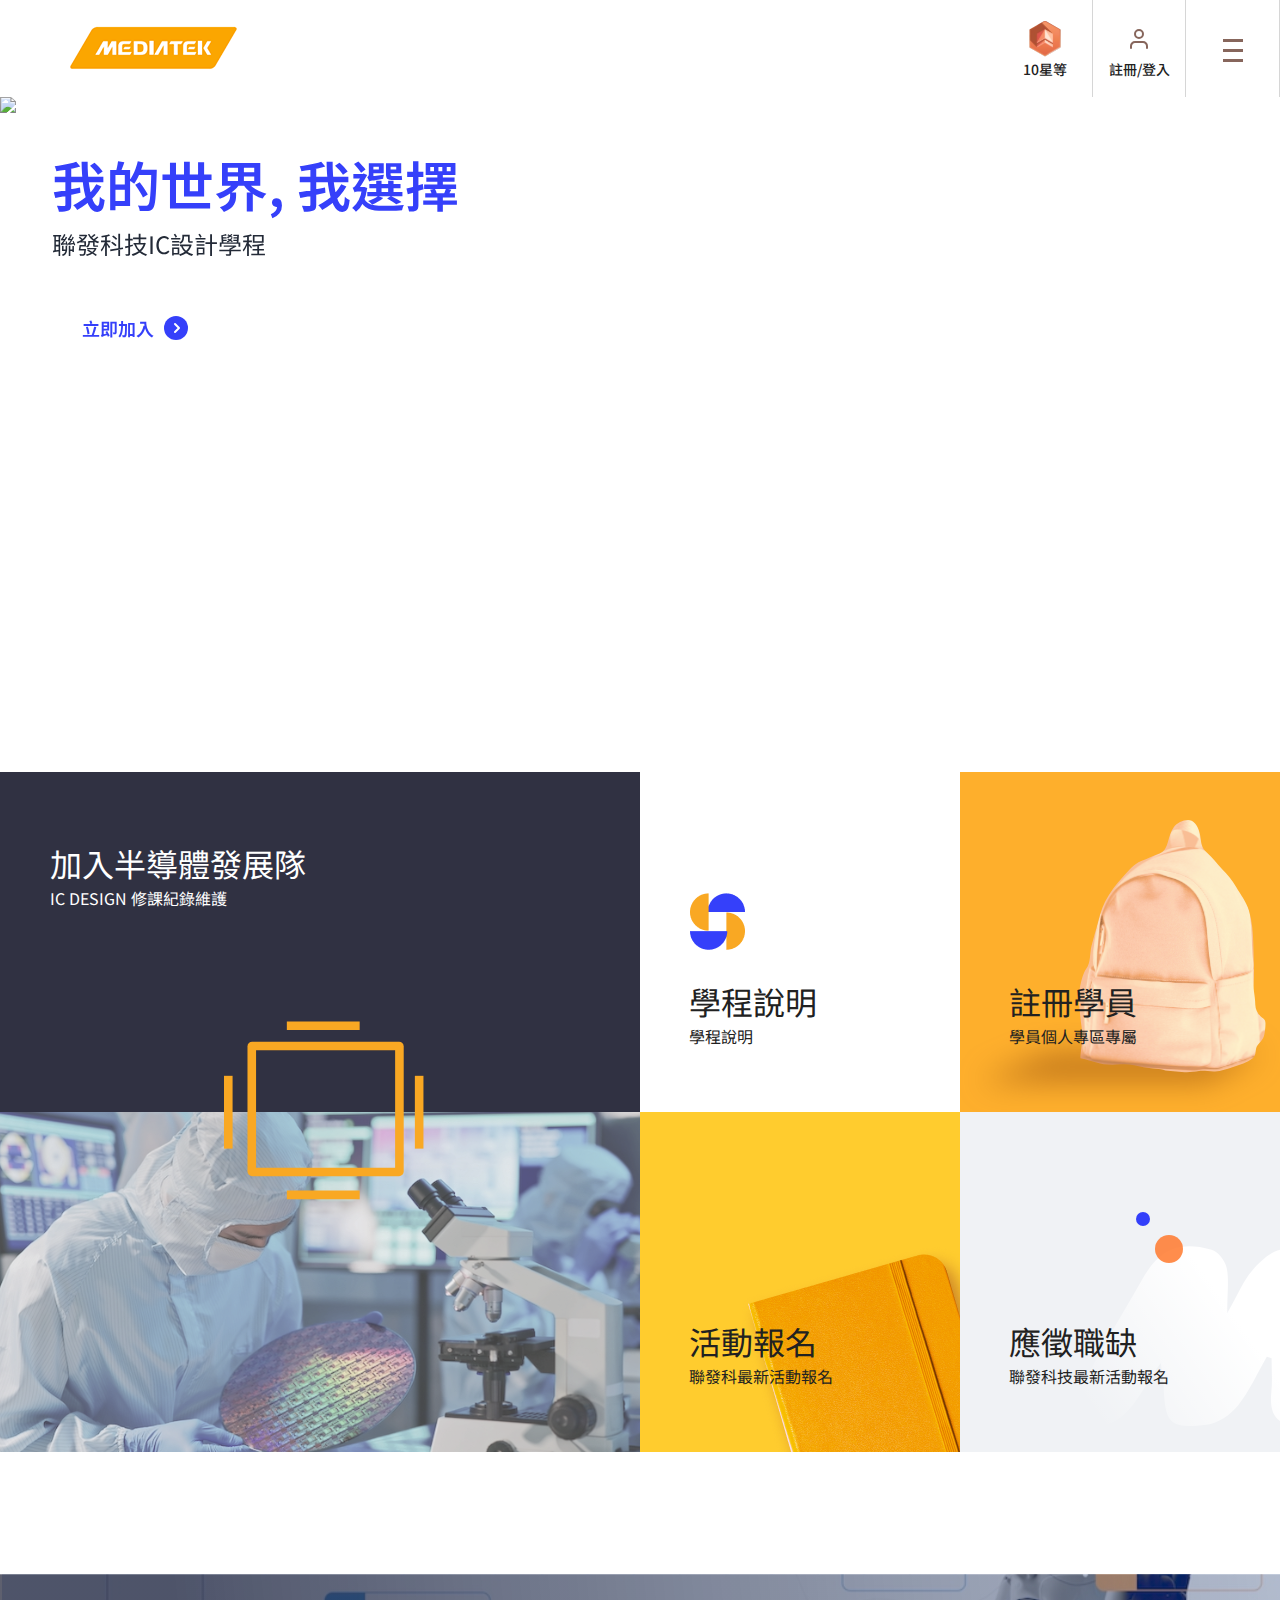
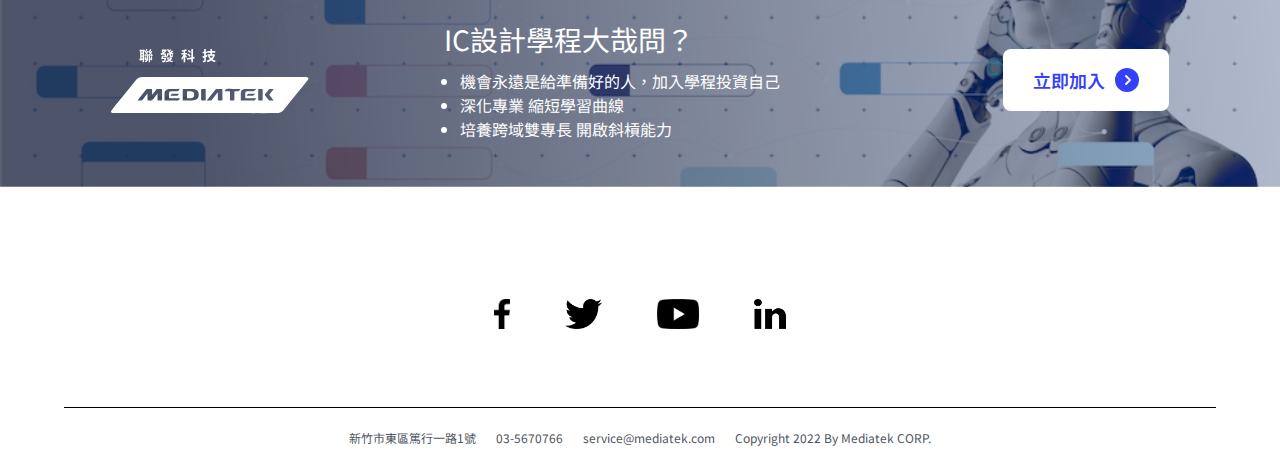
==== index.html @ 0b682dcb "Replace image." ====
<!DOCTYPE html>
<html lang="en">
<head>
  <meta charset="UTF-8">
  <meta http-equiv="X-UA-Compatible" content="IE=edge">
  <meta name="viewport" content="width=device-width, initial-scale=1.0">
  <script src="js/jquery-1.8.3.min.js"></script>
  <script src="js/loading.js"></script>
  <script src="js/FlexSlider/jquery.flexslider-min.js"></script>
  <link rel="stylesheet" href="js/FlexSlider/flexslider.css">
  <link rel="stylesheet" href="css/layout.css">
  <title>MediaTek</title>
</head>
<body>
  <header></header>
  <div id="main">
    <div class="sliderWP">
      <div class="text">
        <p class="big">我的世界, 我選擇</p>
        <p class="small">聯發科技IC設計學程</p>
        <a href="" class="btn">
          <span>立即加入</span>
          <div class="arrow"></div>
        </a>
      </div>
      <div class="flexslider">
        <ul class="slides">
          <li>
            <img src="img/banner.png" class="pc"/>
            <img src="img/bannerM.svg" class="mobile"/>
          </li>
          <li>
            <img src="img/banner.png" class="pc"/>
            <img src="img/bannerM.svg" class="mobile"/>
          </li>
        </ul>
      </div>
    </div>
    <section class="flex">
      <a href="" class="left">
        <img src="img/icon.svg" alt="">
        <div class="top">
          <p>加入半導體發展隊</p>
          <span>IC DESIGN 修課紀錄維護</span>
        </div>
        <div class="down"></div>
      </a>
      <div class="right">
        <a href="" class="item">
          <p>學程說明</p>
          <span>學程說明</span>
        </a>
        <a href="" class="item">
          <p>註冊學員</p>
          <span>學員個人專區專屬</span>
        </a>
        <a href="" class="item">
          <p>活動報名</p>
          <span>聯發科最新活動報名</span>
        </a>
        <a href="" class="item">
          <p>應徵職缺</p>
          <span>聯發科技最新活動報名</span>
        </a>
      </div>
    </section>
    <div class="description">
      <img src="img/logoW.svg" alt="">
      <div class="text">
        <p>IC設計學程大哉問？</p>
        <ul>
          <li>機會永遠是給準備好的人，加入學程投資自己 </li>
          <li>深化專業 縮短學習曲線</li>
          <li>培養跨域雙專長 開啟斜槓能力</li>
        </ul>
      </div>
      <a href="" class="btn">
        <span>立即加入</span>
        <div class="arrow"></div>
      </a>
    </div>
    <div class="social">
      <a href="https://www.facebook.com/MediaTekTaiwan/?brand_redir=1492939347703469">
        <img src="img/fb.png" alt="" class="black">
        <img src="img/fbB.png" alt="" class="blue">
      </a>
      <a href="https://twitter.com/MediaTek">
        <img src="img/tw.png" alt="" class="black">
        <img src="img/twB.png" alt="" class="blue">
      </a>
      <a href="https://www.youtube.com/mediatek">
        <img src="img/yt.png" alt="" class="black">
        <img src="img/ytB.png" alt="" class="blue">
      </a>
      <a href="https://www.linkedin.com/uas/login?session_redirect=%2Fcompany%2F17763">
        <img src="img/in.png" alt="" class="black">
        <img src="img/inB.png" alt="" class="blue">
      </a>
    </div>
  </div>
  <footer></footer>
  <script>

    let W =$(window).width();
    //banner
    $(window).load(function() {
      $('.flexslider').flexslider({
        animation: "slide"
      });
    });

    setTimeout(()=>{
      let h = $('.flexslider .slides img.pc').height();
      let mh = $('.flexslider .slides img.mobile').height();
      if(h>0){
        if(801>W){
          $('#main .flexslider').height(mh);
        }else if(W > 801){
          $('#main .flexslider').height(h);
        }
      }
    },300);

    //section
    let h =$('#main section.flex .left').height();
    if(681 > W ){
      $('#main section.flex .left>img').css("top",(h-150)/2);
        $('#main section.flex .left>img').css("left",(W-150)/2);
      }else if(1201 > W){
      $('#main section.flex .left>img').css("top",(h-200)/2);
      $('#main section.flex .left>img').css("left",(W-200)/2);
    } 

    //resize
    $(window).resize(function(){
      let W =$(window).width();
      let h =$('#main section.flex .left').height();

      setTimeout(()=>{
        let h = $('.flexslider .slides img.pc').height();
        let mh = $('.flexslider .slides img.mobile').height();
        if(h>0){
          if(801>W){
            $('#main .flexslider').height(mh);
          }else if(W > 801){
            $('#main .flexslider').height(h);
          }
        }
      },300);

      if(681 > W ){
        $('#main section.flex .left>img').css("top",(h-150)/2);
        $('#main section.flex .left>img').css("left",(W-150)/2);
      }else if(1201 > W){
        $('#main section.flex .left>img').css("top",(h-200)/2);
        $('#main section.flex .left>img').css("left",(W-200)/2);
      } 
    });
  </script>
</body>
</html>
---- css/layout.css ----
@import url('https://fonts.googleapis.com/css2?family=Noto+Sans+SC&family=Noto+Sans+TC:wght@100;300;400;500;700;900&display=swap');

* {
    margin: 0;
    padding: 0;
}

body ul, body li {
    padding: 0;
    margin: 0;
    list-style-type: disc;
}

body a {
    text-decoration: none;
}

input:focus {
    outline: none
}

select::-ms-expand {
    display: none;
}

::-webkit-scrollbar {
    width: 0px;
    background: #ffffff;
    height: 8px;
}

::-webkit-scrollbar-thumb {
    background: rgba(255, 255, 255, 0.16);
}

body {
    margin: 0 auto;
    padding: 0;
    width: 100%;
    min-width: 270px;
    font-family: 'Noto Sans TC', sans-serif, 'system-ui', '-apple-system', 'Segoe UI', 'Roboto', 'Ubuntu', 'Cantarell', 'Noto Sans', sans-serif, 'BlinkMacSystemFont', 'Helvetica Neue', 'Arial';
    font-weight: 400;
    color: #505561;
    position: relative;
}

header {
    width: 100%;
    background-color: #fff;
    position: fixed;
    top: 0;
    left: 0;
    z-index: 3;
    transition: all .7s;
}

header .WP {
    background-color: #fff;
    width: 1440px;
    height: 97px;
    margin: 0 auto;
    padding: 0 6%;
    display: flex;
    justify-content: space-between;
    align-items: center;
    box-sizing: border-box;
}

header .left {
    width: 20%;
    position: absolute;
    left: 69px;
}

header .left a {
    display: block;
    background: url('../img/logo.svg') no-repeat left center;
    background-size: contain;
    height: 57px;
}

header .left a h1 {
    text-indent: -9999px;
    opacity: 0;
}

header .right {
    display: flex;
    justify-content: space-around;
    align-items: flex-end;
    position: absolute;
    right: 0;
    width: 281px;
}

header .menu {
    width: 320px;
    position: fixed;
    top: 0;
    right: -320px;
    z-index: 3;
    padding: 80px 0 0;
    background-color: #fff;
    height: 100vh;
}

header .menu img {
    margin: 0 20px 0;
    display: block;
}

header .menu .close {
    padding-left: 1rem;
    font-size: 2.3rem;
    font-weight: 500;
    color: rgba(135, 102, 92, 1);
    position: absolute;
    top: 10px;
    right: 20px;
    transform: rotate(45deg);
    cursor: pointer;
}

header .menu a {
    text-align: left;
    display: flex;
    justify-content: flex-start;
    align-items: center;
    margin: 0;
    color: rgb(114, 114, 114);
    font-size: 1.25rem;
    font-weight: 500;
    line-height: 100px;
    padding: 8px 25px 8px 40px;
    box-sizing: border-box;
    position: relative;
}

header .menu a:hover {
    background-color: rgba(241, 244, 246, 1)
}

header .menu a.btn {
    color: #3540FA;
    background-color: #F0F2F5;
    width: 166px;
    height: 62px;
    line-height: 62px;
    border-radius: 8px;
    margin: 50px auto 0;
    text-align: center;
    display: none;
    padding: 0;
}

header .bg {
    position: fixed;
    top: 0;
    left: 0;
    width: 100vw;
    height: 100vh;
    background-color: #0000005e;
    display: none;
    z-index: 1;
    margin-right: 10%;
}

header .right a {
    color: rgba(33, 33, 33, 1);
    font-weight: 500;
    display: inline-block;
    width: 93px;
    height: 97px;
    line-height: 97px;
    font-size: 1rem;
    position: relative;
    transition: all .5S;
    border-right: 1px solid rgba(214, 214, 214, 1);
    display: flex;
    flex-direction: column;
    justify-content: center;
    align-items: center;
}


header .right a:hover {
    background-color: rgb(242, 242, 242);
    border-right: 1px solid rgb(242, 242, 242);
}

header .right a.nav {
    top: 0;
    right: 0;
}

header .nav {
    width: 20px;
    height: 40px;
    cursor: pointer;
    position: absolute;
    right: 25px;
    top: 33px;
}

header .nav span {
    position: absolute;
    display: block;
    width: 20px;
    height: 3px;
    background: rgba(135, 102, 92, 1);
    -webkit-transition: all .3s ease 0s;
    transition: all .3s ease 0s;
}

header .nav span:nth-of-type(1) {
    top: 39px;
}

header .nav span:nth-of-type(2) {
    top: 49px;
}

header .nav span:nth-of-type(3) {
    top: 59px;
}

header .right a.star img {
    width: 36px;
    height: 41px;
}

header .right a.login img {
    margin: 10.5px 0;
}

header .right a span {
    font-size: .875rem;
    line-height: normal;
}


/*main*/

#main {
    width: 100%;
    margin-top: 97px;
}

#main .flexslider {
    height: 675px;
    width: 100%;
    border: 0;
    margin: 0;
}

.flexslider .slides img.mobile {
    display: none;
}

#main .sliderWP {
    position: relative;
}

#main .sliderWP .text {
    position: absolute;
    top: 0;
    left: 0;
    z-index: 2;
    width: auto;
    height: 621px;
}

#main .sliderWP .text .big {
    font-size: 3.375rem;
    font-weight: 600;
    color: rgba(53, 64, 250, 1);
    margin-top: 47px;
    margin-left: 52px;
}

#main .sliderWP .text .small {
    font-size: 1.5rem;
    margin-top: 3px;
    margin-left: 52px;
}

#main .btn {
    display: flex;
    justify-content: center;
    align-items: center;
    width: 166px;
    height: 62px;
    line-height: 62px;
    background: #FFFFFF;
    border-radius: 8px;
}

#main .sliderWP .text p {
    color: #232A37;
}

#main .sliderWP .text .btn {
    margin-top: 36px;
    margin-left: 52px;
    transition: all .5s;
}

#main .btn:hover {
    background-color: rgba(48, 49, 66, 1);
}

#main .btn:hover span {
    color: #fff;
}

#main .btn span {
    font-size: 1.125rem;
    font-weight: 600;
    color: rgba(53, 64, 250, 1);

}

#main .btn .arrow {
    margin-left: 10px;
    width: 24px;
    height: 24px;
    background: url('../img/arrow.svg') center no-repeat;
    background-size: contain;
}

#main .btn:hover .arrow {
    background: url('../img/arrowW.svg') center no-repeat;
    background-size: contain;
}

#main .sliderWP .flex-control-nav, .flex-direction-nav a:before, .flex-direction-nav a {
    display: none;
}

#main section.flex {
    display: flex;
    justify-content: center;
    align-items: center;
    position: relative;
}

#main section.flex .left, #main section.flex .right {
    width: 50%;
    position: relative;
    transition: all .8S;
}

#main section.flex .left:hover::after,
#main section.flex .right .item:hover::after {
    content: '';
    display: block;
    width: 100%;
    height: 680px;
    background-color: rgba(19, 35, 89, 0.6);
    position: absolute;
    top: 0;
    left: 0;
    z-index: 2;
}

#main section.flex .right .item:hover::after {
    height: 340px;
}

#main section.flex .left .top {
    background-color: rgba(48, 49, 66, 1);
    height: 340px;
}

#main section.flex .right {
    display: flex;
    justify-content: center;
    align-items: center;
    flex-wrap: wrap;
}

#main section.flex .right .item {
    height: 340px;
    width: 50%;
    transition: all 0.8s;
    position: relative;
}


#main section.flex .right .item:nth-child(1) {
    background: url('../img/section1.png') left center no-repeat;
    background-size: cover;
}

#main section.flex .right .item:nth-child(2) {
    background: url('../img/section2.svg') center no-repeat;
    background-size: cover;
}

#main section.flex .right .item:nth-child(3) {
    background: url('../img/section3.png') center no-repeat;
    background-size: cover;
}

#main section.flex .right .item:nth-child(4) {
    background: url('../img/section4.svg') center no-repeat;
    background-size: cover;
}

#main section.flex p {
    font-size: 2rem;
}

#main section.flex span {
    font-size: 1rem;
    margin-top: 10px;
}

#main section.flex .left p, #main section.flex .left span {
    color: #fff;
    padding-left: 50px;
}

#main section.flex .left p {
    padding-top: 68px;
}

#main section.flex .left .down {
    width: 100%;
    height: 340px;
    background: url('../img/section.svg') center no-repeat;
    background-size: cover;
}

#main section.flex .left>img {
    position: absolute;
    z-index: 1;
    top: 35%;
    left: 35%;
    width: 200px;
    height: 200px;
}

#main section.flex .right p, #main section.flex .right span {
    color: rgba(33, 33, 33, 1);
    padding-left: 49px;
}

#main section.flex .right p {
    padding-top: 206px;
}

.description {
    max-width: 1300px;
    width: 100%;
    height: 216px;
    margin: 120px auto 111px;
    background: url('../img/description.svg') center no-repeat;
    background-size: contain;
    display: flex;
    justify-content: space-around;
    align-items: center;
}

.description ul li {
    color: #fff;
}

.description .text {
    margin-left: -72px;
}

.description p {
    font-size: 1.75rem;
    color: #fff;
    text-indent: -1rem;
    margin-bottom: 10px;
}


#main .social {
    max-width: 1300px;
    width: 100%;
    margin: 111px auto 0;
    padding-bottom: 73px;
    border-bottom: 1px solid rgba(0, 0, 0, 1);
    display: flex;
    justify-content: flex-end;
    align-items: center;
}

#main .social a {
    margin-right: 55px;
}

#main .social a:hover img.black,
#main .social a img.blue {
    display: none;
}

#main .social a img.blue, #main .social a img.black {
    height: 30px;
}

#main .social a:hover img.blue {
    display: block;

}

#main .social a:nth-child(4) {
    margin-right: 0;
}

/*footer*/

footer {
    max-width: 1400px;
    width: 100%;
    margin: 0 auto;
    padding: 21px 0 23px;
    display: flex;
    justify-content: center;
    align-items: center;
}

footer p {
    font-size: 0.75rem;
    margin: 0 10px;
}

@media(max-width:1400px) {
    #main .social {
        width: 90%;
        justify-content: center;
    }
}

@media(max-width:1180px) {
    #main section.flex {
        flex-direction: column;
    }

    #main section.flex .left, #main section.flex .right {
        width: 100%;
    }

    header .left {
        width: 26%;
        left: 57px;
    }

    .description {
        height: 225px;
        background-size: cover;
        justify-content: space-between;
        padding: 0 20px;
        box-sizing: border-box;
    }

    .flexslider .slides img.pc {
        display: none;
    }

    .flexslider .slides img.mobile {
        display: block;
    }
}

@media(max-width:900px) {
    header .menu {
        box-sizing: border-box;
        overflow-y: scroll;
    }

    .description img {
        width: 150px;
    }

    .description p {
        font-size: 1.5rem;
    }

    .description .text {
        margin-left: -8px;
    }

    .description ul li {
        font-weight: 200;
    }
}

@media(max-width:800px) {
    .description {
        background: url('../img/descriptionM.svg') center top no-repeat;
        background-size: cover;
        height: 800px;
        margin-top: 0;
        flex-direction: column;
        justify-content: center;
        align-items: center;
    }

    .description img {
        width: 250px;
        margin-bottom: 80px;
    }

    .description .text {
        margin-left: 0;
        margin-bottom: 130px;
    }

    header .WP, header .right a {
        height: 80px;
    }

    header .right a {
        line-height: 80px;
    }

    #main {
        margin-top: 80px;
    }

    header .nav span:nth-of-type(1) {
        top: 26px;
    }

    header .nav span:nth-of-type(2) {
        top: 36px;
    }

    header .nav span:nth-of-type(3) {
        top: 46px;
    }

    header .right a.star img {
        width: 30px;
        height: 35px;
    }

    header .right a.login img {
        margin: 6.5px 0;
    }

    header .right a span {
        font-size: .75rem;
    }
}


@media(max-width:680px) {
    header .menu a.btn {
        display: block;
    }

    header .right a.login {
        display: none;
    }

    header .right {
        justify-content: flex-end;
    }

    header .right a.nav {
        border: 0;
        width: 77px;

    }



    #main section.flex .left>img {
        width: 150px;
        height: 150px;
        top: 37%;
    }

    #main section.flex .left .top, #main section.flex .left .down, #main section.flex .right .item {
        height: 300px;
    }

    #main section.flex p {
        font-size: 1.5rem;
    }

    #main section.flex span {
        font-size: 1rem;
    }

    #main section.flex .left p, #main section.flex .left span {
        padding-top: 35px;
        padding-left: 26px;
    }
}

@media(max-width:650px) {
    #main .sliderWP .text .big {
        font-size: 3rem;
        margin-top: 25px;
    }

    #main .sliderWP .text .big,
    #main .sliderWP .text .small,
    #main .sliderWP .text .btn {
        margin-left: 22px;
    }

    #main .btn span {
        font-size: 0.95rem;
        font-weight: 500;
    }

    #main .btn .arrow {
        width: 17px;
    }

    header .left {
        left: 20px;
    }

    header .left {
        width: 31%;
    }

    footer {
        flex-wrap: wrap;
    }
}

@media(max-width:580px) {
    header {
        justify-content: center;
    }

    #main section.flex .left .top, #main section.flex .left .down, #main section.flex .right .item {
        height: 250px;
    }

    #main section.flex .right p {
        padding-top: 162px;
    }

    #main section.flex .right p, #main section.flex .right span {
        padding-left: 31px;
    }

    #main .sliderWP .text .big {
        font-size: 2.5rem;
        margin-top: 25px;

    }

    #main .sliderWP .text .small {
        font-size: 1.3rem;
    }

    #main .btn {
        width: 120px;
    }

}

@media(max-width:500px) {
    .description img {
        width: 200px;
    }

    .description {
        height: 700px;
    }

    .description p, #main section.flex p {
        font-size: 1.3rem;
    }

    #main section.flex span {
        font-size: .875rem;
    }

    #main .sliderWP .text .big {
        font-size: 2.2rem;
    }

    #main .sliderWP .text .small {
        font-size: 1rem;
    }

    #main .btn {
        height: 48px;
    }

    #main .btn span {
        font-size: 0.9rem;
    }

    header .right a, header .right a.nav {
        width: 63px;
    }

    header .WP, header .right a {
        height: 60px;
    }

    #main {
        margin-top: 60px;
    }

    header .nav span:nth-of-type(1) {
        top: 19px;
    }

    header .nav span:nth-of-type(2) {
        top: 29px;
    }

    header .nav span:nth-of-type(3) {
        top: 39px;
    }

    header .left {
        width: 35%;
    }
}

@media(max-width:450px) {

    header .right a.star img {
        width: 25px;
        height: 30px;
    }

    .description .text {
        margin-left: 26px;
    }
}


@media(max-width:414px) {
    .description {
        height: 600px;
    }

    .description .text {
        margin-left: 30px;
    }

    .description ul li {
        font-size: .85rem;
    }

    #main .sliderWP .text .big {
        font-size: 2rem;
    }

    #main .btn {
        width: 110px;
    }

    #main .btn span {
        font-size: 0.85rem;
    }

    #main .social a img.blue, #main .social a img.black {
        height: 24px;
    }

    #main .social {
        padding-bottom: 64px;
    }
}

@media(max-width:375px) {
    #main .sliderWP .text .big {
        font-size: 1.8rem;
    }


    header .menu a {
        line-height: 80px;
    }

    #main section.flex .left .top, #main section.flex .left .down, #main section.flex .right .item {
        height: 200px;
    }

    #main section.flex .right p {
        padding-top: 128px;
    }
}
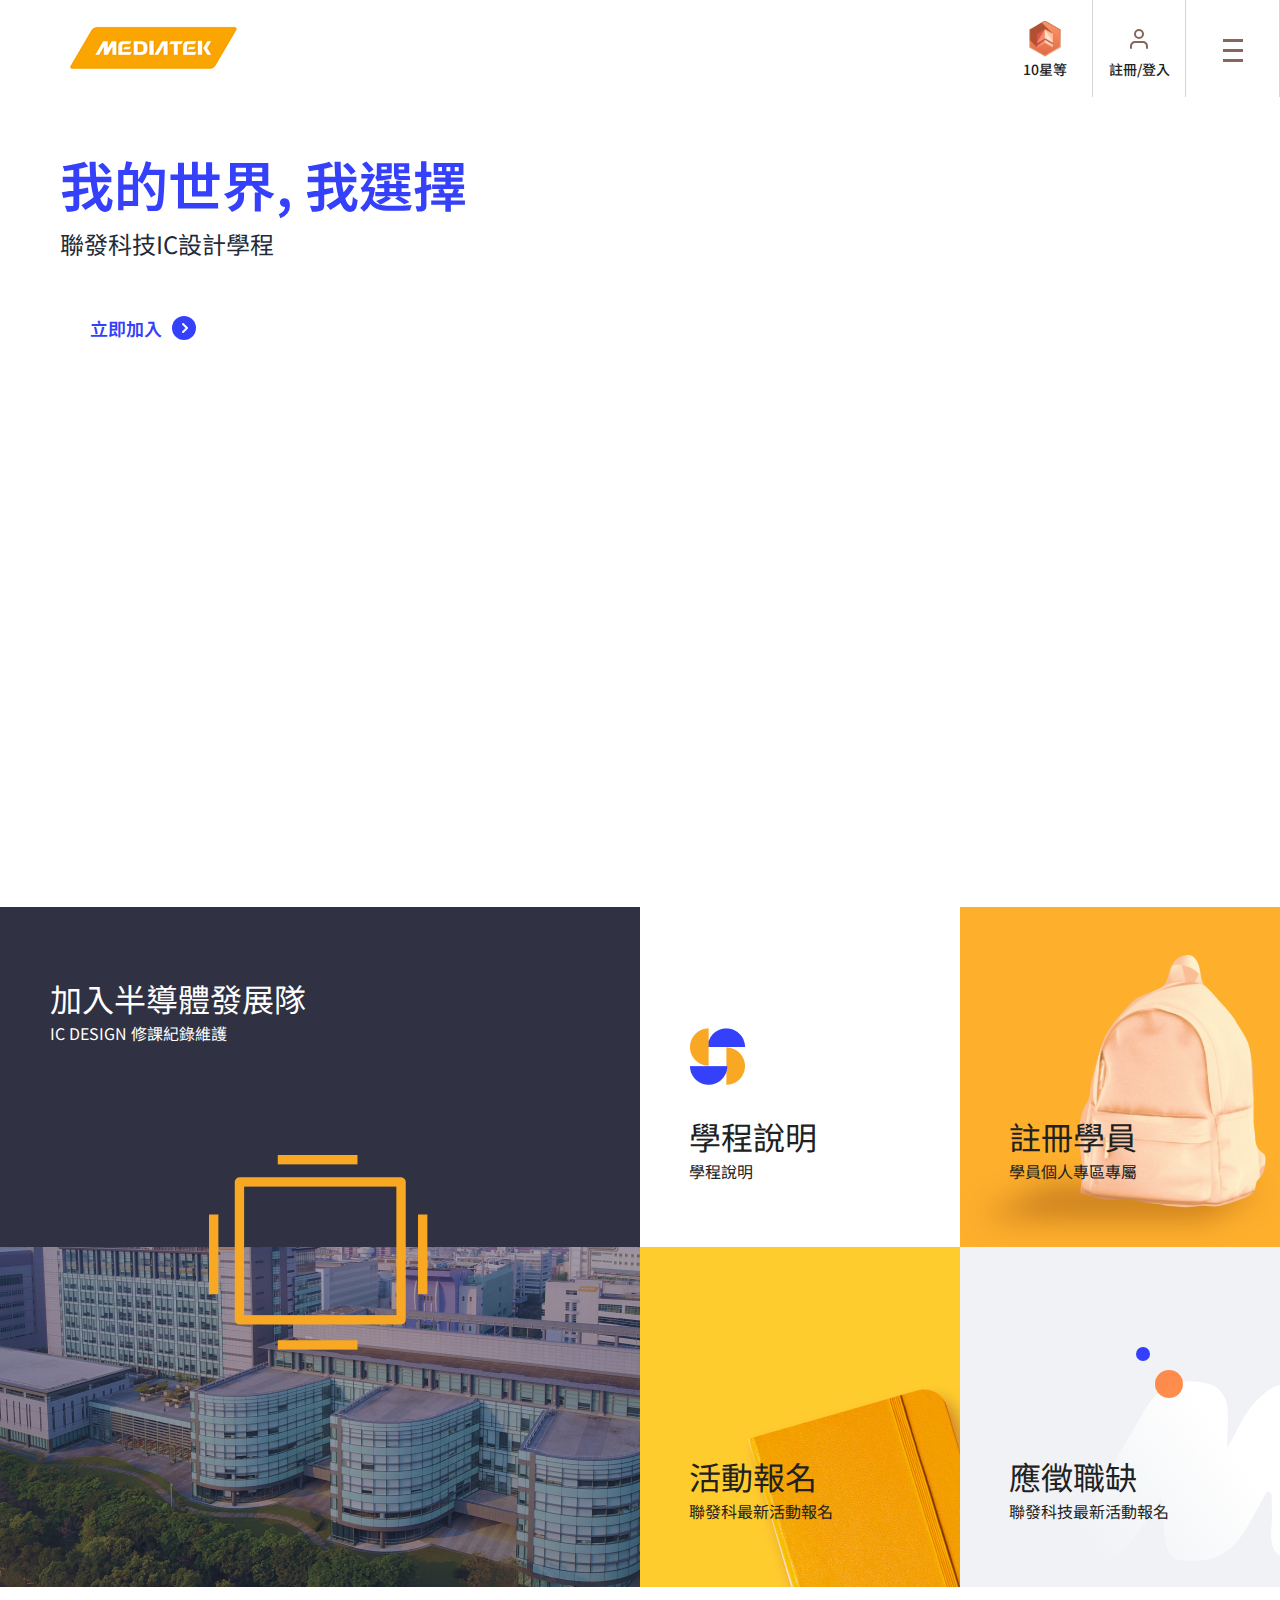
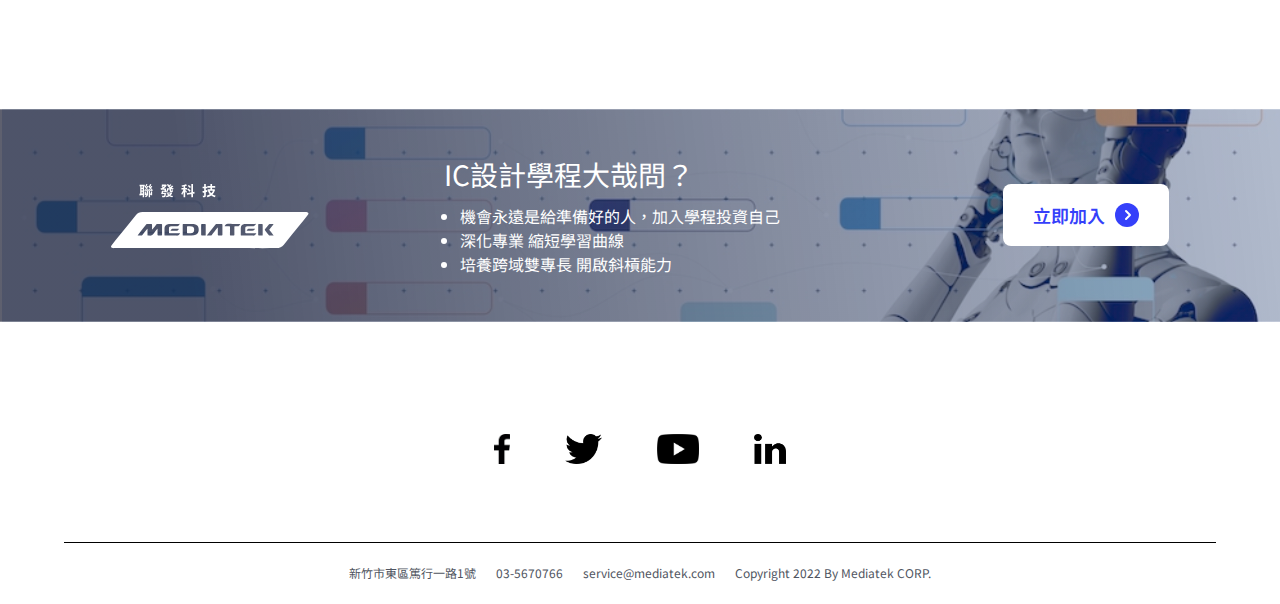
==== commit 7c6e63bd: "Change image type, remove slider." ====
--- a/index.html
+++ b/index.html
@@ -23,27 +23,25 @@
           <div class="arrow"></div>
         </a>
       </div>
-      <div class="flexslider">
+      <!-- <div class="flexslider">
         <ul class="slides">
           <li>
-            <img src="img/banner.png" class="pc"/>
+            <img src="img/banner.svg" class="pc"/>
             <img src="img/bannerM.svg" class="mobile"/>
           </li>
           <li>
-            <img src="img/banner.png" class="pc"/>
+            <img src="img/banner.svg" class="pc"/>
             <img src="img/bannerM.svg" class="mobile"/>
           </li>
         </ul>
-      </div>
+      </div> -->
     </div>
     <section class="flex">
       <a href="" class="left">
-        <img src="img/icon.svg" alt="">
         <div class="top">
           <p>加入半導體發展隊</p>
           <span>IC DESIGN 修課紀錄維護</span>
         </div>
-        <div class="down"></div>
       </a>
       <div class="right">
         <a href="" class="item">
@@ -103,59 +101,50 @@
 
     let W =$(window).width();
     //banner
-    $(window).load(function() {
-      $('.flexslider').flexslider({
-        animation: "slide"
-      });
-    });
+    // $(window).load(function() {
+    //   $('.flexslider').flexslider({
+    //     // animation: "slide"
+    //     autoplay: false,
+    //   });
+    // });
 
-    setTimeout(()=>{
-      let h = $('.flexslider .slides img.pc').height();
-      let mh = $('.flexslider .slides img.mobile').height();
-      if(h>0){
-        if(801>W){
-          $('#main .flexslider').height(mh);
-        }else if(W > 801){
-          $('#main .flexslider').height(h);
-        }
-      }
-    },300);
-
-    //section
-    let h =$('#main section.flex .left').height();
-    if(681 > W ){
-      $('#main section.flex .left>img').css("top",(h-150)/2);
-        $('#main section.flex .left>img').css("left",(W-150)/2);
-      }else if(1201 > W){
-      $('#main section.flex .left>img').css("top",(h-200)/2);
-      $('#main section.flex .left>img').css("left",(W-200)/2);
-    } 
+    // setTimeout(()=>{
+    //   let h = $('.flexslider .slides img.pc').height();
+    //   let mh = $('.flexslider .slides img.mobile').height();
+    //   if(h>0){
+    //     if(801>W){
+    //       $('#main .flexslider').height(mh);
+    //     }else if(W > 801){
+    //       $('#main .flexslider').height(h);
+    //     }
+    //   }
+    // },300);
 
     //resize
-    $(window).resize(function(){
-      let W =$(window).width();
-      let h =$('#main section.flex .left').height();
+    // $(window).resize(function(){
+    //   let W =$(window).width();
+    //   let h =$('#main section.flex .left').height();
 
-      setTimeout(()=>{
-        let h = $('.flexslider .slides img.pc').height();
-        let mh = $('.flexslider .slides img.mobile').height();
-        if(h>0){
-          if(801>W){
-            $('#main .flexslider').height(mh);
-          }else if(W > 801){
-            $('#main .flexslider').height(h);
-          }
-        }
-      },300);
+    //   setTimeout(()=>{
+    //     let h = $('.flexslider .slides img.pc').height();
+    //     let mh = $('.flexslider .slides img.mobile').height();
+    //     if(h>0){
+    //       if(801>W){
+    //         $('#main .flexslider').height(mh);
+    //       }else if(W > 801){
+    //         $('#main .flexslider').height(h);
+    //       }
+    //     }
+    //   },300);
 
-      if(681 > W ){
-        $('#main section.flex .left>img').css("top",(h-150)/2);
-        $('#main section.flex .left>img').css("left",(W-150)/2);
-      }else if(1201 > W){
-        $('#main section.flex .left>img').css("top",(h-200)/2);
-        $('#main section.flex .left>img').css("left",(W-200)/2);
-      } 
-    });
+    //   if(681 > W ){
+    //     $('#main section.flex .left>img').css("top",(h-150)/2);
+    //     $('#main section.flex .left>img').css("left",(W-150)/2);
+    //   }else if(1201 > W){
+    //     $('#main section.flex .left>img').css("top",(h-200)/2);
+    //     $('#main section.flex .left>img').css("left",(W-200)/2);
+    //   } 
+    // });
   </script>
 </body>
 </html>--- a/css/layout.css
+++ b/css/layout.css
@@ -259,29 +259,23 @@
 
 #main .sliderWP {
     position: relative;
-}
-
-#main .sliderWP .text {
-    position: absolute;
-    top: 0;
-    left: 0;
-    z-index: 2;
-    width: auto;
-    height: 621px;
+    background: url('../img/banner.svg') center no-repeat;
+    background-size: cover;
+    height: 90vh;
 }
 
 #main .sliderWP .text .big {
     font-size: 3.375rem;
     font-weight: 600;
     color: rgba(53, 64, 250, 1);
-    margin-top: 47px;
-    margin-left: 52px;
+    padding-top: 47px;
+    padding-left: 60px;
 }
 
 #main .sliderWP .text .small {
     font-size: 1.5rem;
-    margin-top: 3px;
-    margin-left: 52px;
+    padding-top: 3px;
+    padding-left: 60px;
 }
 
 #main .btn {
@@ -301,7 +295,7 @@
 
 #main .sliderWP .text .btn {
     margin-top: 36px;
-    margin-left: 52px;
+    margin-left: 60px;
     transition: all .5s;
 }
 
@@ -348,6 +342,12 @@
     width: 50%;
     position: relative;
     transition: all .8S;
+}
+
+#main section.flex .left {
+    background: url('../img/section.png') center no-repeat;
+    background-size: cover;
+    height: 680px;
 }
 
 #main section.flex .left:hover::after,
@@ -368,7 +368,6 @@
 }
 
 #main section.flex .left .top {
-    background-color: rgba(48, 49, 66, 1);
     height: 340px;
 }
 
@@ -557,12 +556,16 @@
         box-sizing: border-box;
     }
 
-    .flexslider .slides img.pc {
+    /* .flexslider .slides img.pc {
         display: none;
     }
 
     .flexslider .slides img.mobile {
         display: block;
+    } */
+    #main .sliderWP {
+        background: url('../img/bannerM.svg') 10% center no-repeat;
+        background-size: cover;
     }
 }
 
@@ -590,8 +593,27 @@
 }
 
 @media(max-width:800px) {
+    #main .sliderWP {
+        background: url('../img/bannerM.svg') 30% center no-repeat;
+        background-size: cover;
+        height: 80vh;
+    }
+
+    #main .sliderWP .text .big {
+        font-size: 2.5rem;
+        margin-top: 25px;
+    }
+
+    #main .sliderWP .text .small {
+        font-size: 1.3rem;
+    }
+
+    #main .btn {
+        width: 120px;
+    }
+
     .description {
-        background: url('../img/descriptionM.svg') center top no-repeat;
+        background: url('../img/descriptionM.png') center top no-repeat;
         background-size: cover;
         height: 800px;
         margin-top: 0;
@@ -650,6 +672,10 @@
 
 
 @media(max-width:680px) {
+    #main section.flex .left {
+        height: 600px;
+    }
+
     header .menu a.btn {
         display: block;
     }
@@ -695,15 +721,21 @@
 }
 
 @media(max-width:650px) {
+    #main .sliderWP {
+        height: 71vh;
+    }
+
     #main .sliderWP .text .big {
-        font-size: 3rem;
-        margin-top: 25px;
+        padding-top: 31px;
     }
 
     #main .sliderWP .text .big,
-    #main .sliderWP .text .small,
+    #main .sliderWP .text .small {
+        padding-left: 20px;
+    }
+
     #main .sliderWP .text .btn {
-        margin-left: 22px;
+        margin-left: 20px;
     }
 
     #main .btn span {
@@ -729,10 +761,18 @@
 }
 
 @media(max-width:580px) {
+    #main section.flex .left {
+        height: 500px;
+    }
+
     header {
         justify-content: center;
     }
 
+    #main .sliderWP {
+        height: 61vh;
+    }
+
     #main section.flex .left .top, #main section.flex .left .down, #main section.flex .right .item {
         height: 250px;
     }
@@ -745,23 +785,13 @@
         padding-left: 31px;
     }
 
-    #main .sliderWP .text .big {
-        font-size: 2.5rem;
-        margin-top: 25px;
-
-    }
-
-    #main .sliderWP .text .small {
-        font-size: 1.3rem;
-    }
-
-    #main .btn {
-        width: 120px;
-    }
-
 }
 
 @media(max-width:500px) {
+    #main .sliderWP {
+        height: 51vh;
+    }
+
     .description img {
         width: 200px;
     }
@@ -776,6 +806,10 @@
 
     #main section.flex span {
         font-size: .875rem;
+    }
+
+    #main .sliderWP .text .big {
+        padding-top: 25px;
     }
 
     #main .sliderWP .text .big {
@@ -833,10 +867,26 @@
     .description .text {
         margin-left: 26px;
     }
+
+    #main section.flex .left {
+        height: 400px;
+    }
+
+    #main section.flex .left .top, #main section.flex .left .down, #main section.flex .right .item {
+        height: 200px;
+    }
+
+    #main section.flex .right p {
+        padding-top: 123px;
+    }
 }
 
 
 @media(max-width:414px) {
+    #main .sliderWP {
+        height: 45vh;
+    }
+
     .description {
         height: 600px;
     }
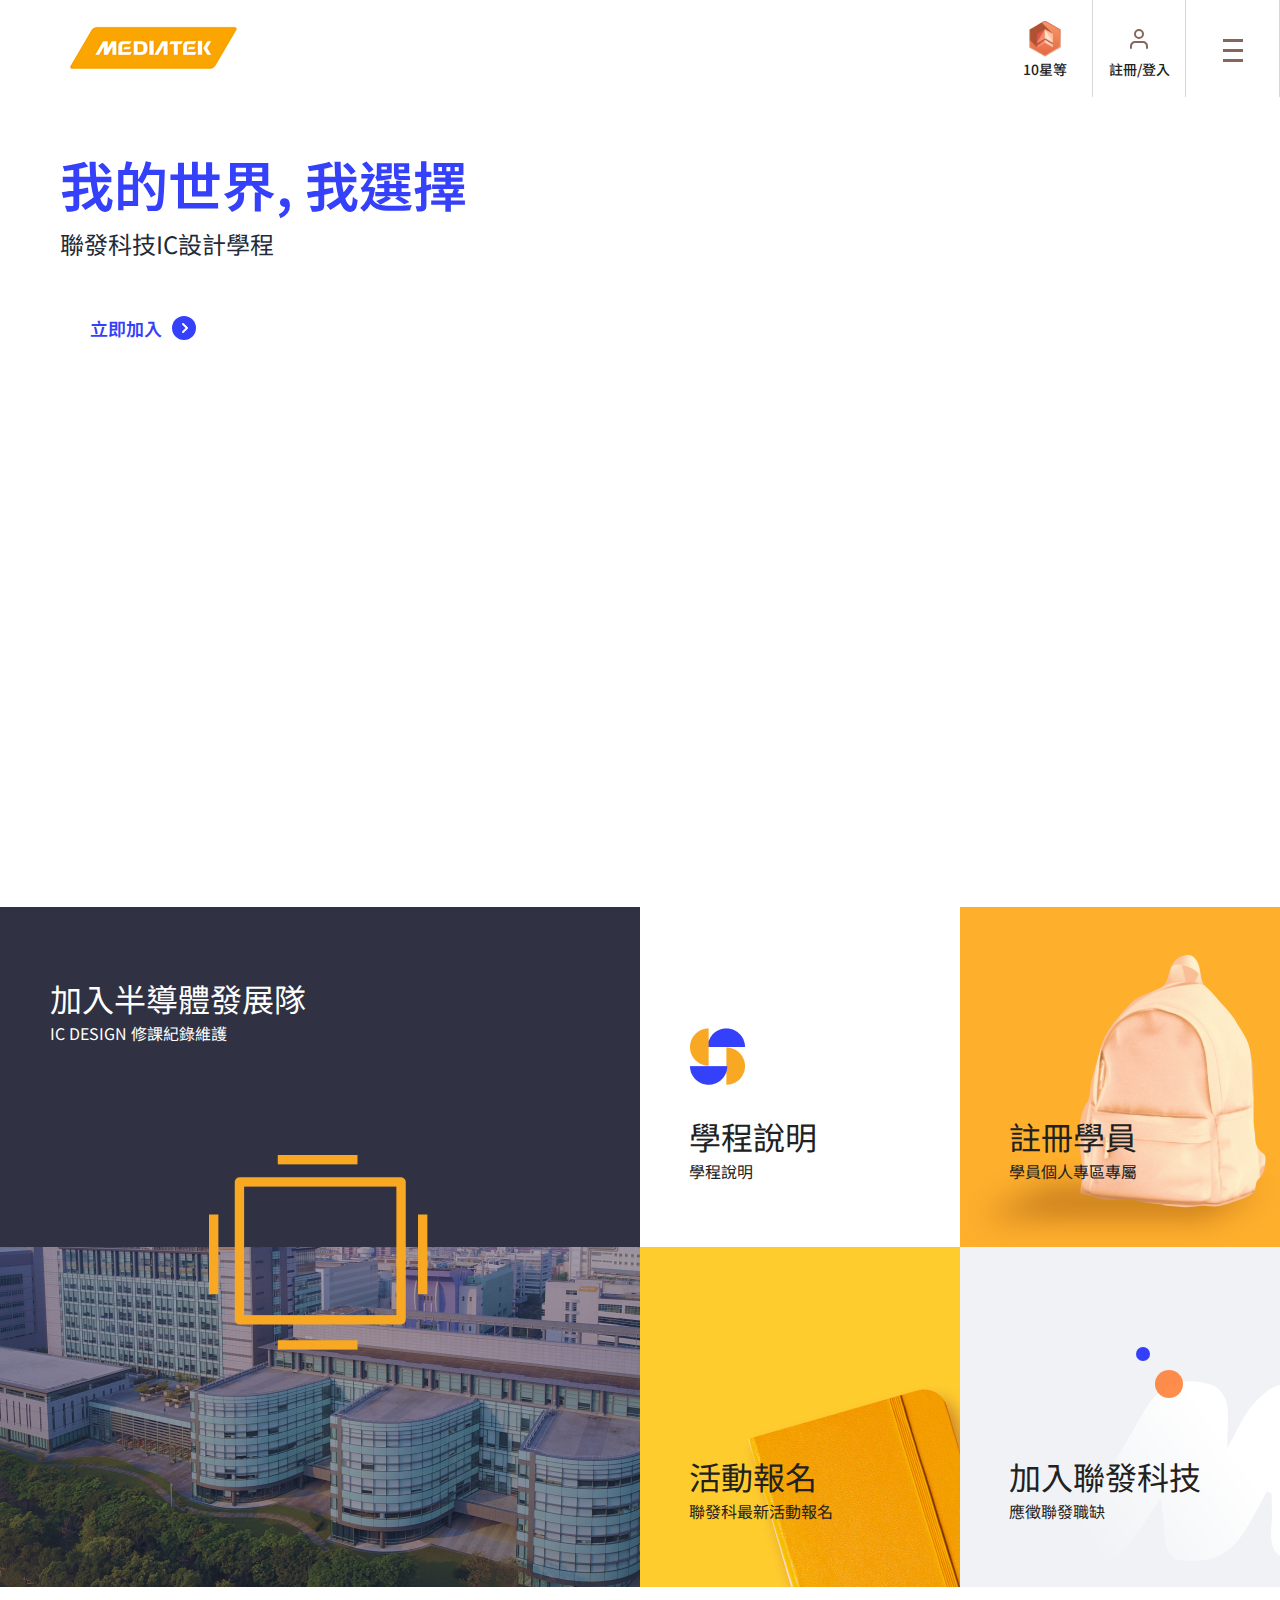
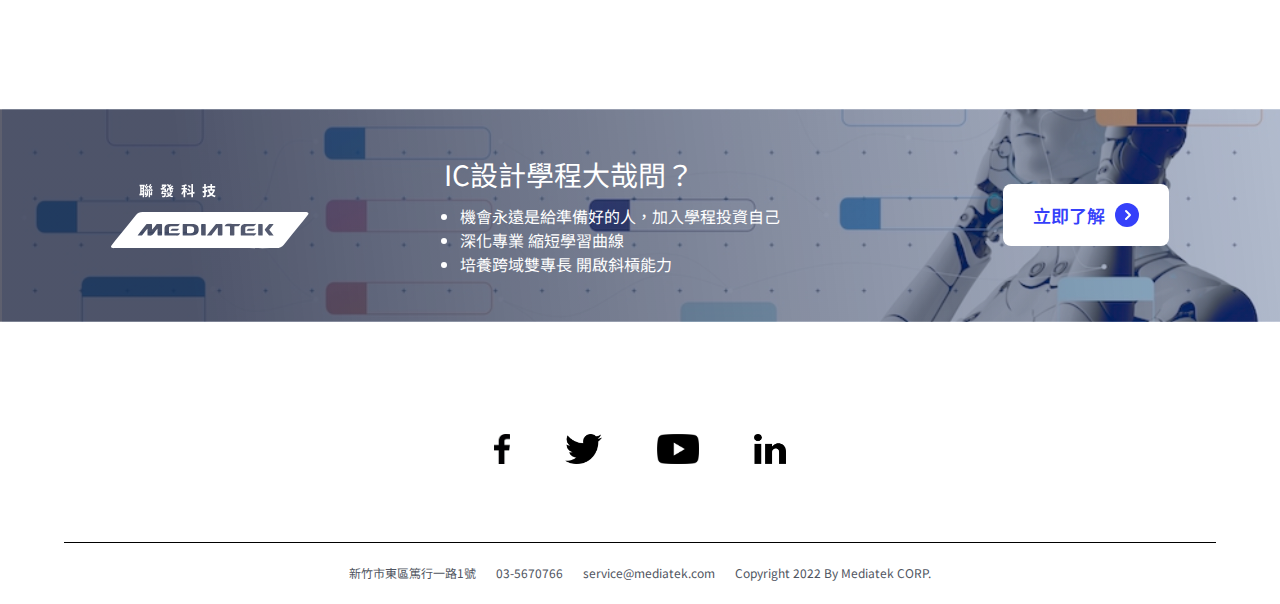
==== commit 476f8990: "Change words content." ====
--- a/index.html
+++ b/index.html
@@ -57,8 +57,8 @@
           <span>聯發科最新活動報名</span>
         </a>
         <a href="" class="item">
-          <p>應徵職缺</p>
-          <span>聯發科技最新活動報名</span>
+          <p>加入聯發科技</p>
+          <span>應徵聯發職缺</span>
         </a>
       </div>
     </section>
@@ -73,7 +73,7 @@
         </ul>
       </div>
       <a href="" class="btn">
-        <span>立即加入</span>
+        <span>立即了解</span>
         <div class="arrow"></div>
       </a>
     </div>
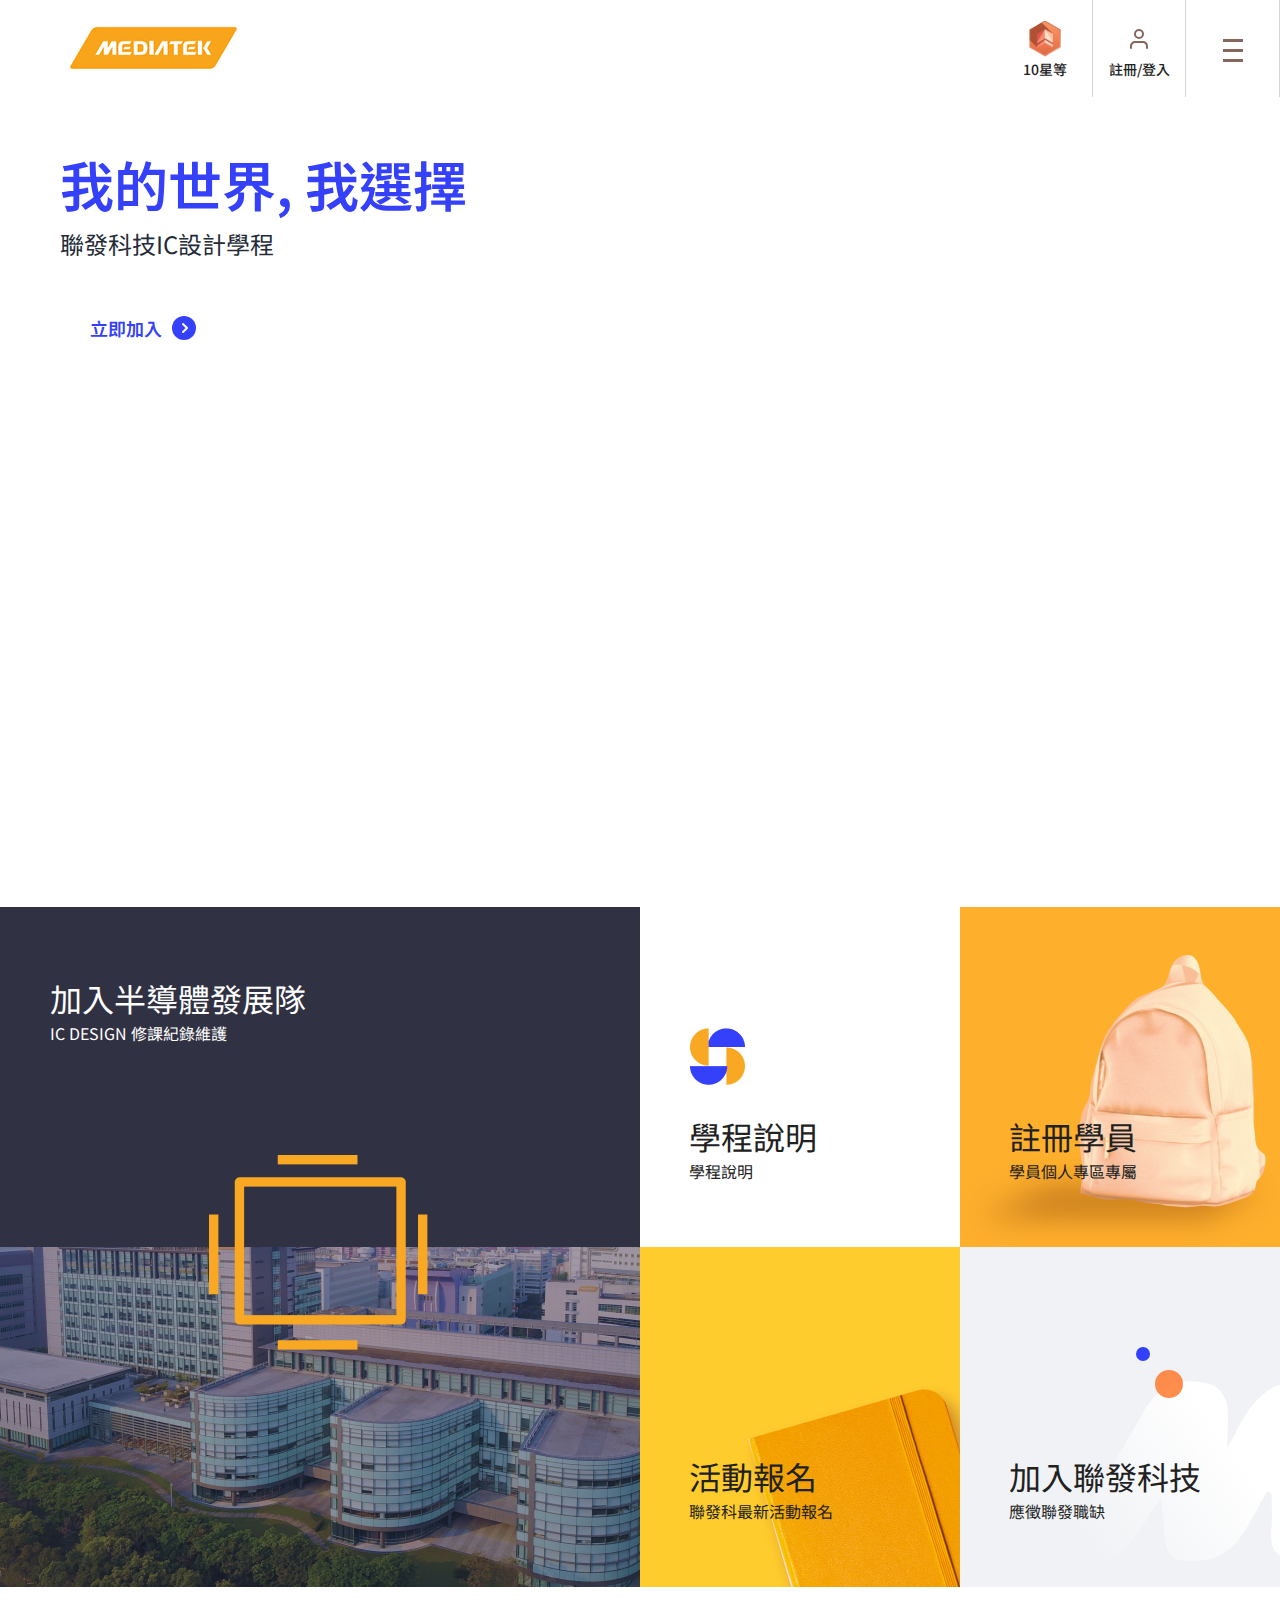
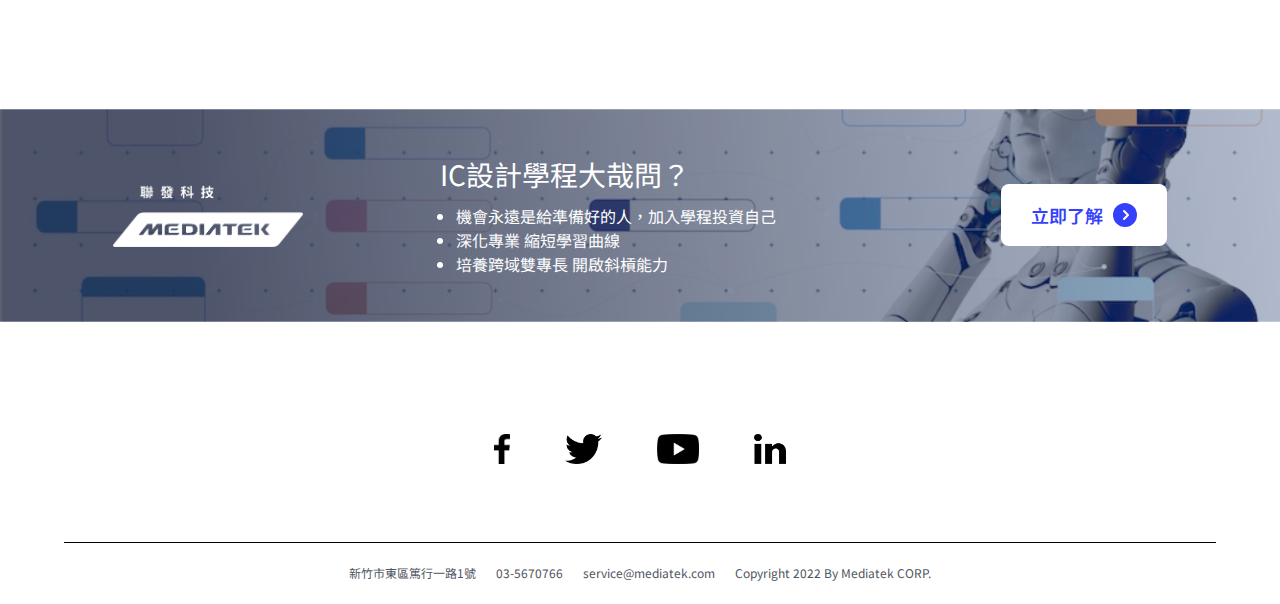
==== commit 6925b44c: "Replace image type." ====
--- a/index.html
+++ b/index.html
@@ -63,7 +63,7 @@
       </div>
     </section>
     <div class="description">
-      <img src="img/logoW.svg" alt="">
+      <img src="img/logoW.png" alt="">
       <div class="text">
         <p>IC設計學程大哉問？</p>
         <ul>
--- a/css/layout.css
+++ b/css/layout.css
@@ -74,7 +74,7 @@
 
 header .left a {
     display: block;
-    background: url('../img/logo.svg') no-repeat left center;
+    background: url('../img/logo.png') no-repeat left center;
     background-size: contain;
     height: 57px;
 }
@@ -259,7 +259,7 @@
 
 #main .sliderWP {
     position: relative;
-    background: url('../img/banner.svg') center no-repeat;
+    background: url('../img/banner.png') center no-repeat;
     background-size: cover;
     height: 90vh;
 }
@@ -461,6 +461,10 @@
     align-items: center;
 }
 
+.description img {
+    width: 190px;
+}
+
 .description ul li {
     color: #fff;
 }
@@ -564,7 +568,7 @@
         display: block;
     } */
     #main .sliderWP {
-        background: url('../img/bannerM.svg') 10% center no-repeat;
+        background: url('../img/bannerM.png') 10% center no-repeat;
         background-size: cover;
     }
 }
@@ -576,7 +580,7 @@
     }
 
     .description img {
-        width: 150px;
+        width: 175px;
     }
 
     .description p {
@@ -594,7 +598,7 @@
 
 @media(max-width:800px) {
     #main .sliderWP {
-        background: url('../img/bannerM.svg') 30% center no-repeat;
+        background: url('../img/bannerM.png') 30% center no-repeat;
         background-size: cover;
         height: 80vh;
     }
@@ -608,8 +612,8 @@
         font-size: 1.3rem;
     }
 
-    #main .btn {
-        width: 120px;
+    #main .sliderWP .btn {
+        width: 130px;
     }
 
     .description {
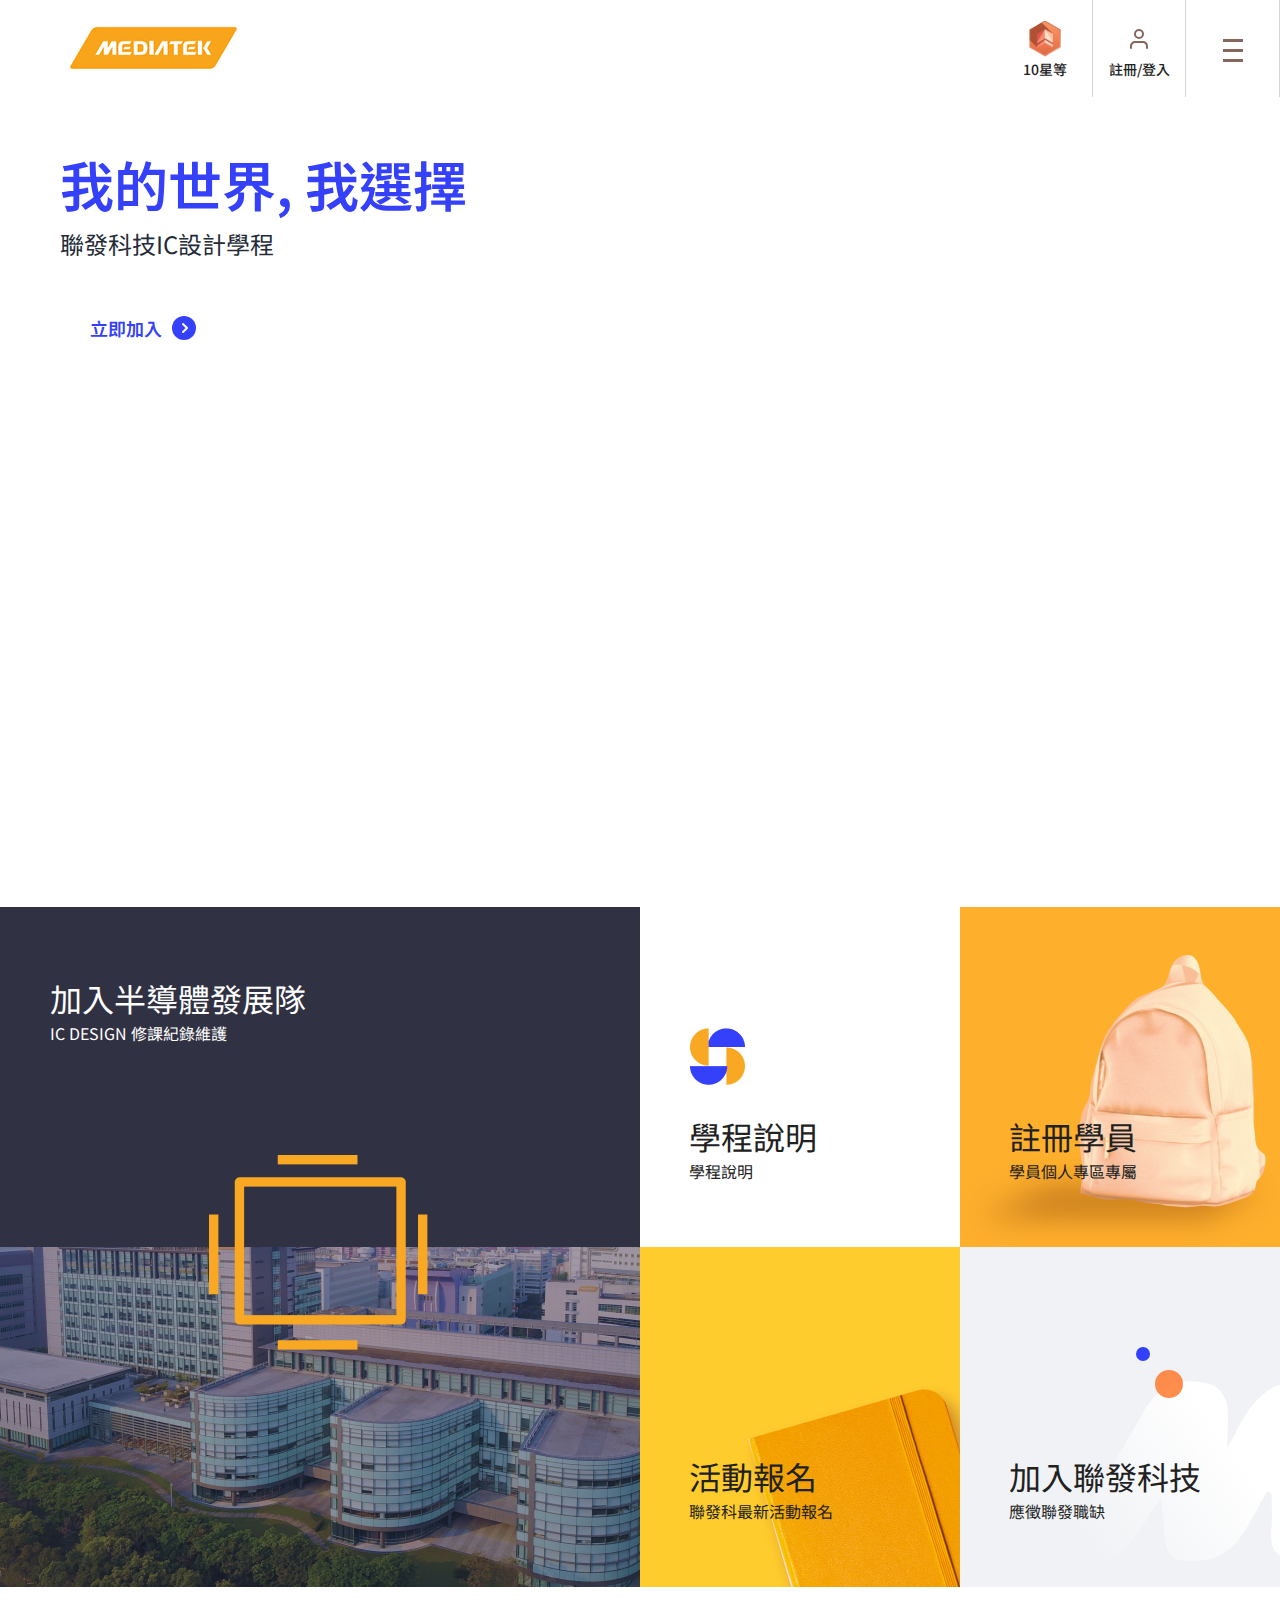
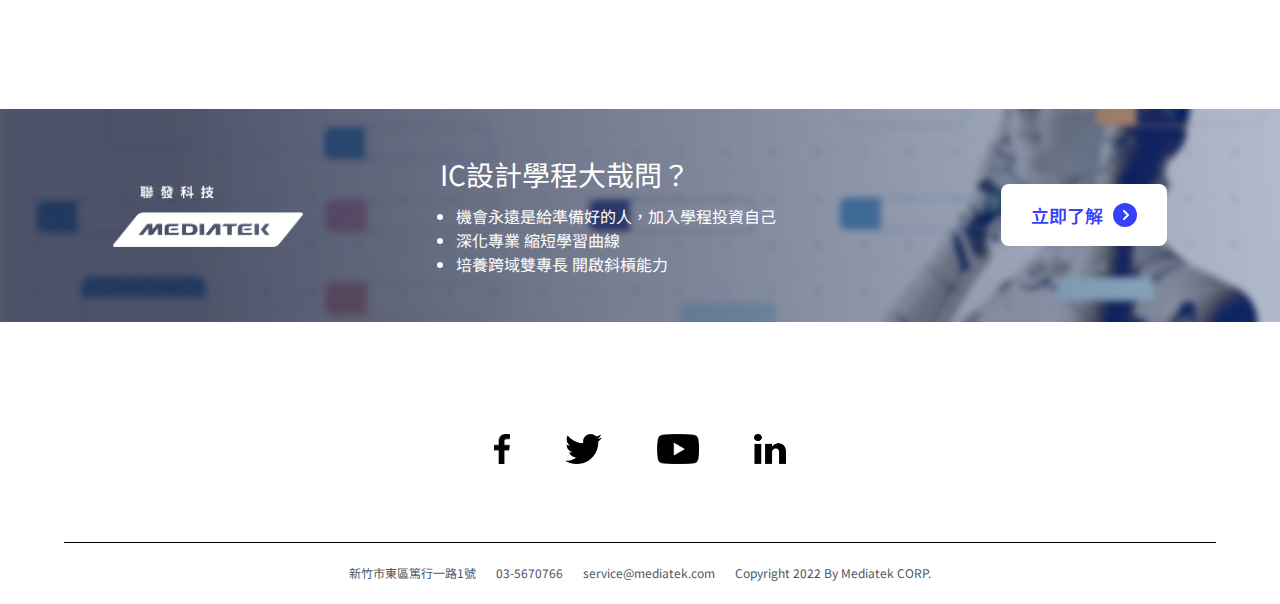
==== commit 0c63fde7: "Replace image." ====
--- a/index.html
+++ b/index.html
@@ -97,54 +97,5 @@
     </div>
   </div>
   <footer></footer>
-  <script>
-
-    let W =$(window).width();
-    //banner
-    // $(window).load(function() {
-    //   $('.flexslider').flexslider({
-    //     // animation: "slide"
-    //     autoplay: false,
-    //   });
-    // });
-
-    // setTimeout(()=>{
-    //   let h = $('.flexslider .slides img.pc').height();
-    //   let mh = $('.flexslider .slides img.mobile').height();
-    //   if(h>0){
-    //     if(801>W){
-    //       $('#main .flexslider').height(mh);
-    //     }else if(W > 801){
-    //       $('#main .flexslider').height(h);
-    //     }
-    //   }
-    // },300);
-
-    //resize
-    // $(window).resize(function(){
-    //   let W =$(window).width();
-    //   let h =$('#main section.flex .left').height();
-
-    //   setTimeout(()=>{
-    //     let h = $('.flexslider .slides img.pc').height();
-    //     let mh = $('.flexslider .slides img.mobile').height();
-    //     if(h>0){
-    //       if(801>W){
-    //         $('#main .flexslider').height(mh);
-    //       }else if(W > 801){
-    //         $('#main .flexslider').height(h);
-    //       }
-    //     }
-    //   },300);
-
-    //   if(681 > W ){
-    //     $('#main section.flex .left>img').css("top",(h-150)/2);
-    //     $('#main section.flex .left>img').css("left",(W-150)/2);
-    //   }else if(1201 > W){
-    //     $('#main section.flex .left>img').css("top",(h-200)/2);
-    //     $('#main section.flex .left>img').css("left",(W-200)/2);
-    //   } 
-    // });
-  </script>
 </body>
 </html>--- a/css/layout.css
+++ b/css/layout.css
@@ -94,6 +94,7 @@
 }
 
 header .menu {
+    overflow-y: scroll;
     width: 320px;
     position: fixed;
     top: 0;
@@ -101,7 +102,7 @@
     z-index: 3;
     padding: 80px 0 0;
     background-color: #fff;
-    height: 100vh;
+    height: 120vh;
 }
 
 header .menu img {
@@ -454,7 +455,7 @@
     width: 100%;
     height: 216px;
     margin: 120px auto 111px;
-    background: url('../img/description.svg') center no-repeat;
+    background: url('../img/description.png') center no-repeat;
     background-size: contain;
     display: flex;
     justify-content: space-around;
@@ -616,6 +617,10 @@
         width: 130px;
     }
 
+    header .menu a {
+        line-height: 80px;
+    }
+
     .description {
         background: url('../img/descriptionM.png') center top no-repeat;
         background-size: cover;
@@ -765,6 +770,10 @@
 }
 
 @media(max-width:580px) {
+    header .menu a {
+        line-height: 60px;
+    }
+
     #main section.flex .left {
         height: 500px;
     }
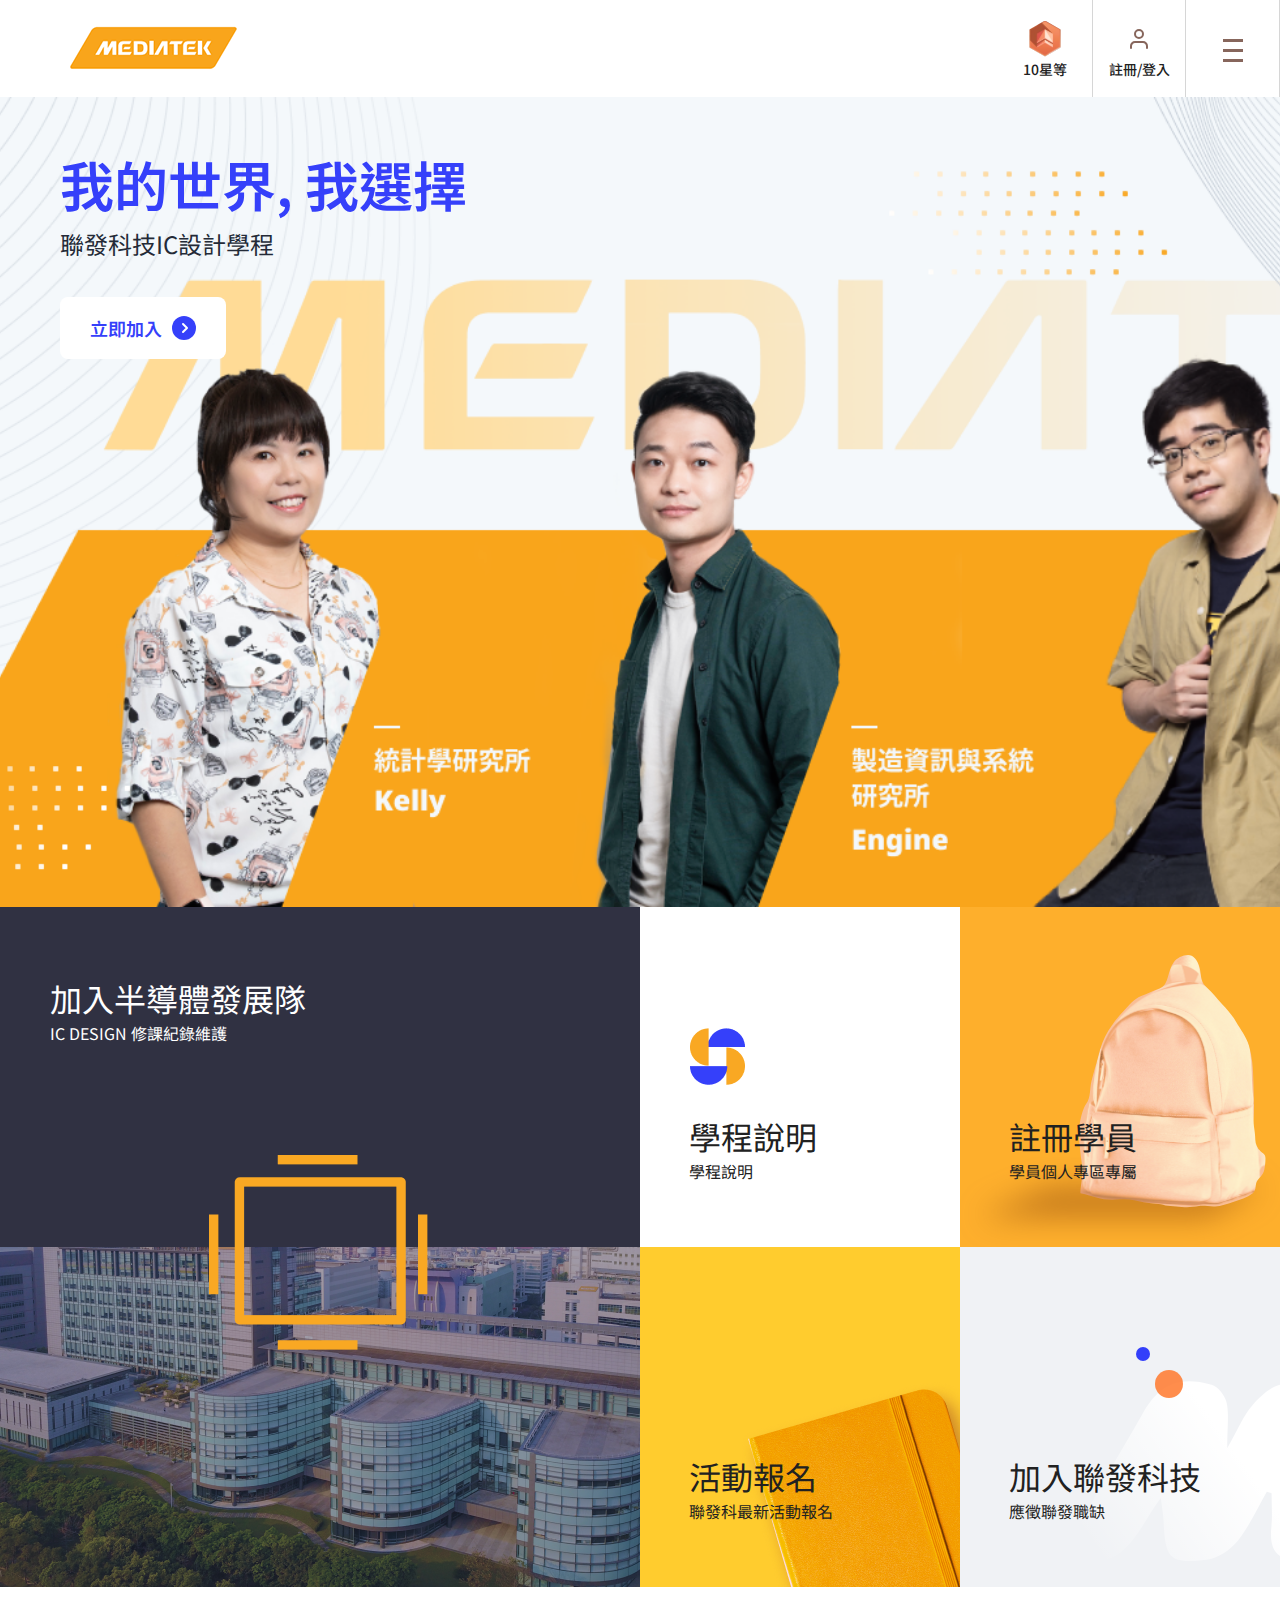
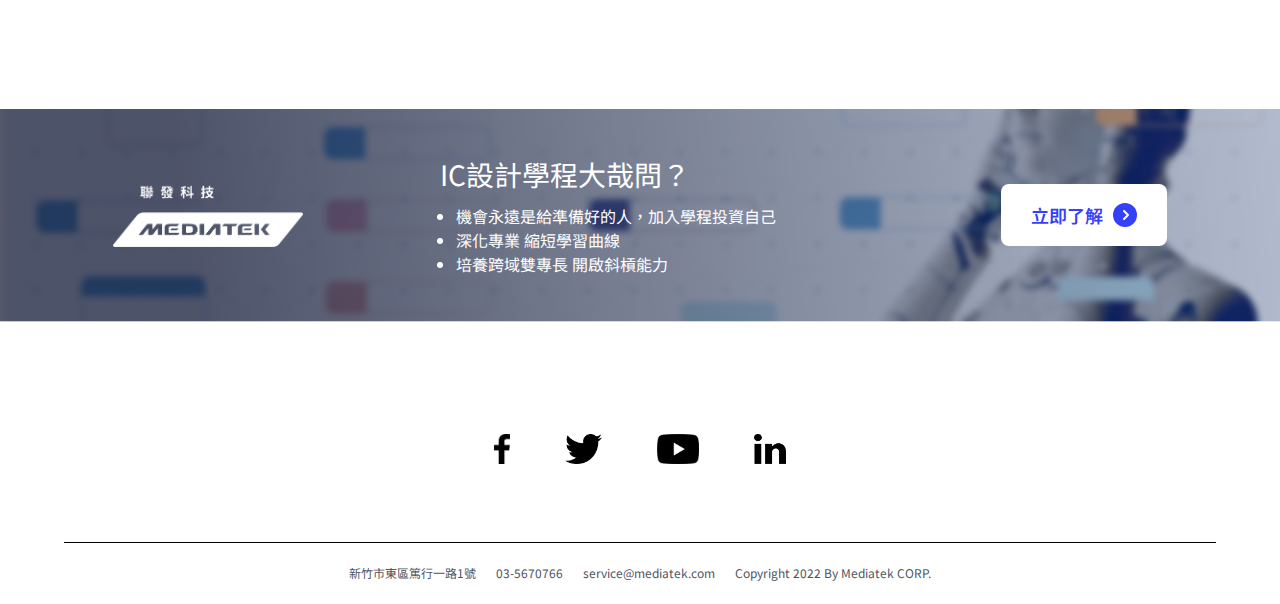
==== commit c63361e1: "Clean code." ====
--- a/index.html
+++ b/index.html
@@ -6,8 +6,6 @@
   <meta name="viewport" content="width=device-width, initial-scale=1.0">
   <script src="js/jquery-1.8.3.min.js"></script>
   <script src="js/loading.js"></script>
-  <script src="js/FlexSlider/jquery.flexslider-min.js"></script>
-  <link rel="stylesheet" href="js/FlexSlider/flexslider.css">
   <link rel="stylesheet" href="css/layout.css">
   <title>MediaTek</title>
 </head>
@@ -23,18 +21,6 @@
           <div class="arrow"></div>
         </a>
       </div>
-      <!-- <div class="flexslider">
-        <ul class="slides">
-          <li>
-            <img src="img/banner.svg" class="pc"/>
-            <img src="img/bannerM.svg" class="mobile"/>
-          </li>
-          <li>
-            <img src="img/banner.svg" class="pc"/>
-            <img src="img/bannerM.svg" class="mobile"/>
-          </li>
-        </ul>
-      </div> -->
     </div>
     <section class="flex">
       <a href="" class="left">
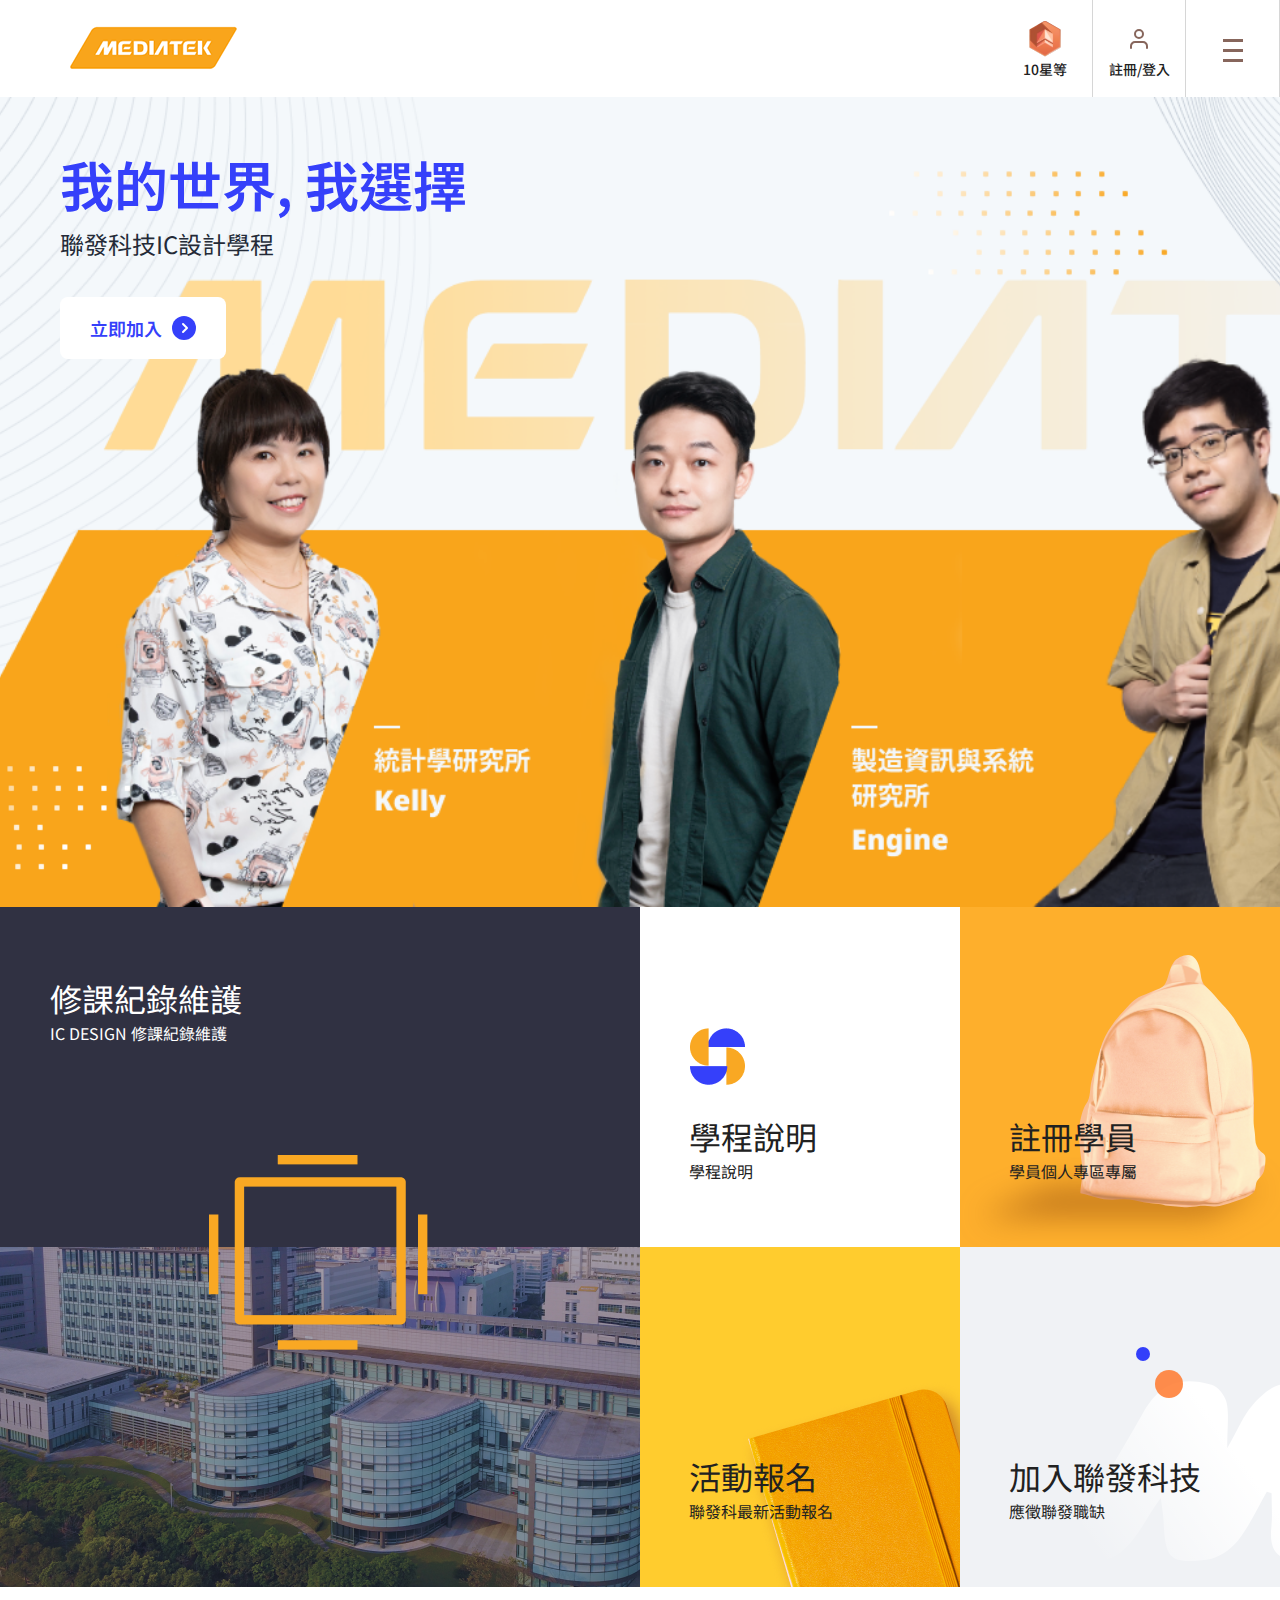
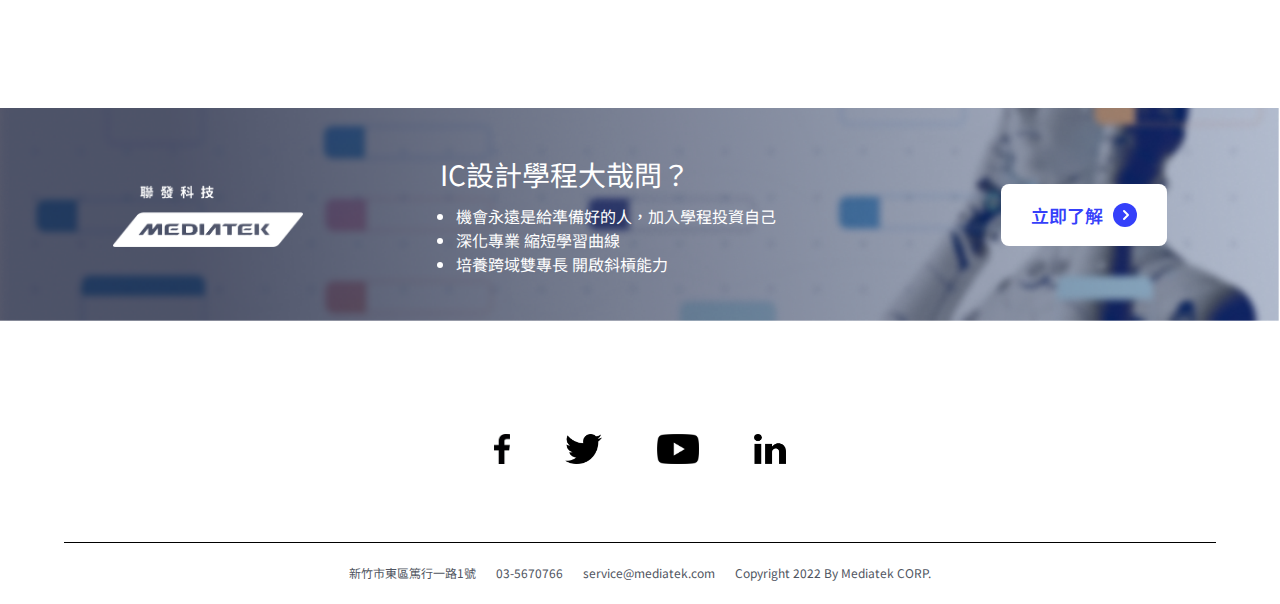
==== commit de48ccf7: "Changed text." ====
--- a/index.html
+++ b/index.html
@@ -25,7 +25,7 @@
     <section class="flex">
       <a href="" class="left">
         <div class="top">
-          <p>加入半導體發展隊</p>
+          <p>修課紀錄維護</p>
           <span>IC DESIGN 修課紀錄維護</span>
         </div>
       </a>
--- a/css/layout.css
+++ b/css/layout.css
@@ -532,6 +532,11 @@
     margin: 0 10px;
 }
 
+footer .white {
+    display: none;
+    color: #fff;
+}
+
 @media(max-width:1400px) {
     #main .social {
         width: 90%;
